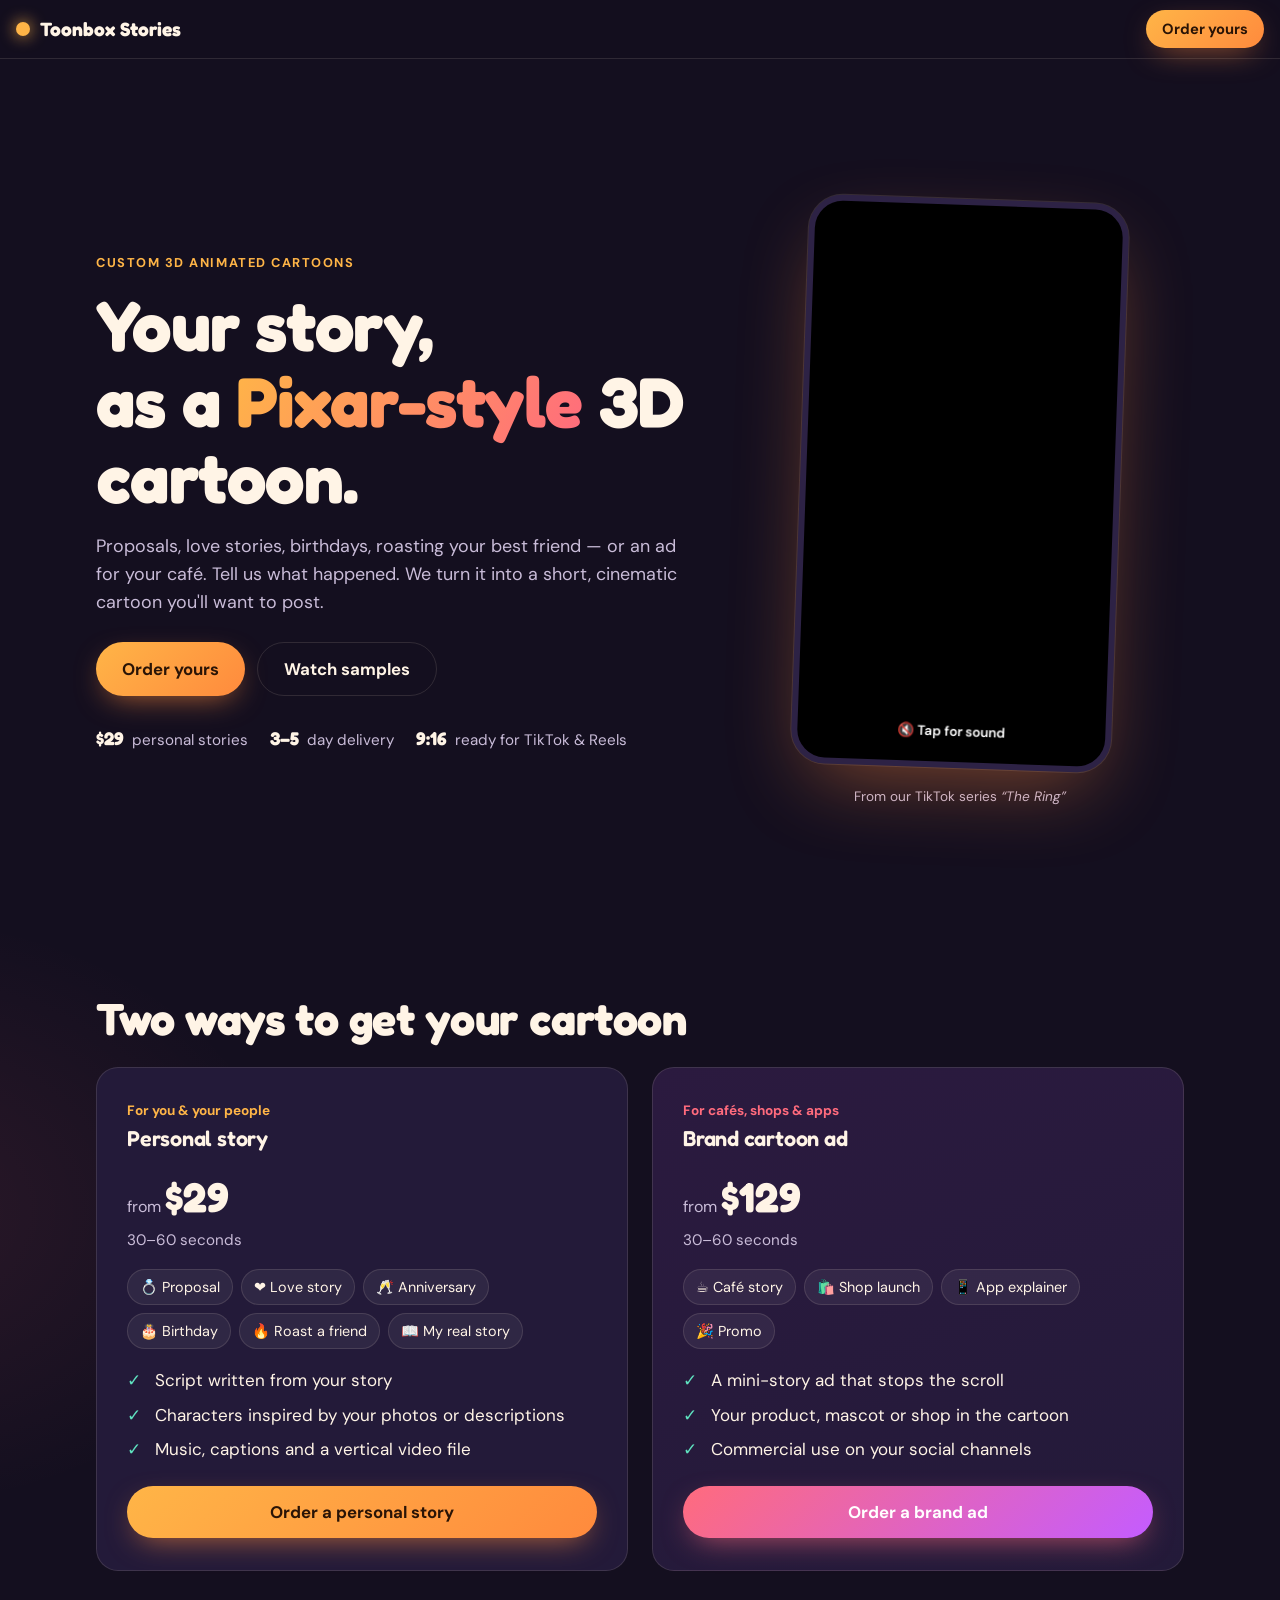
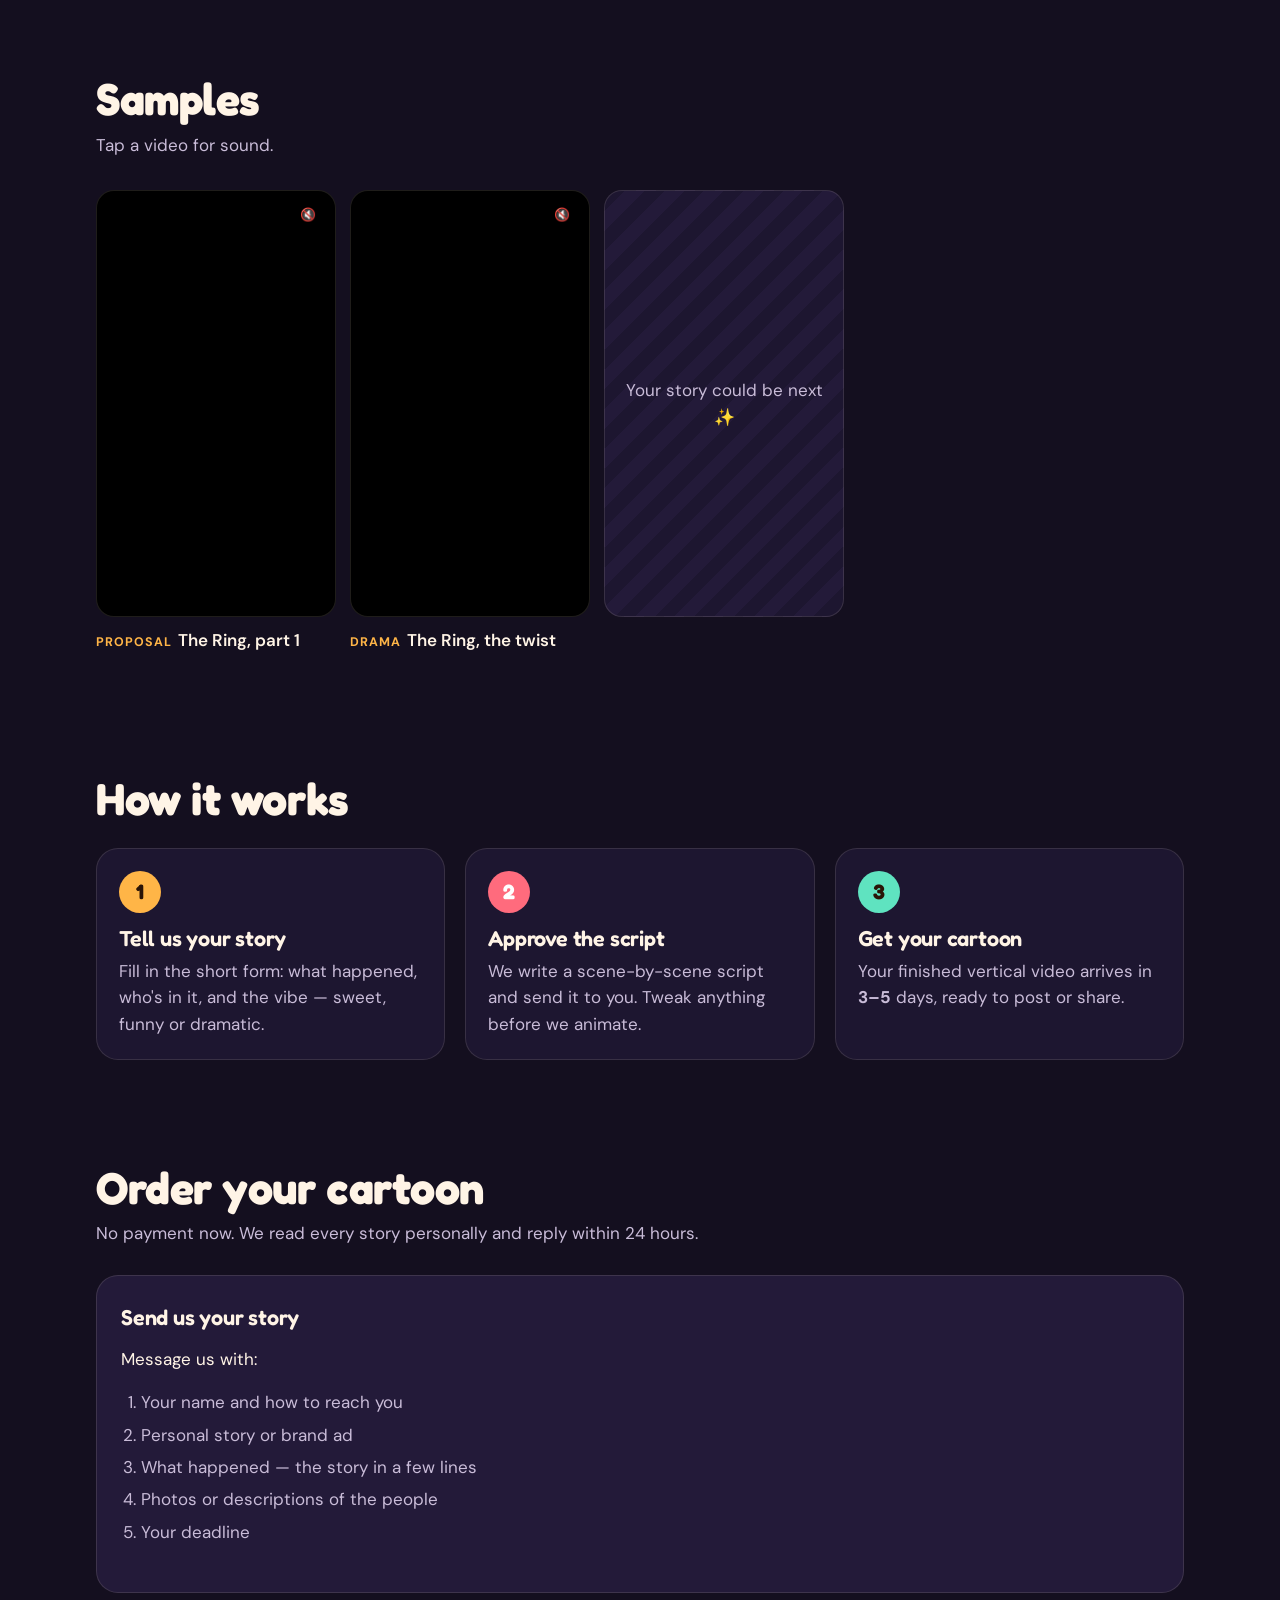
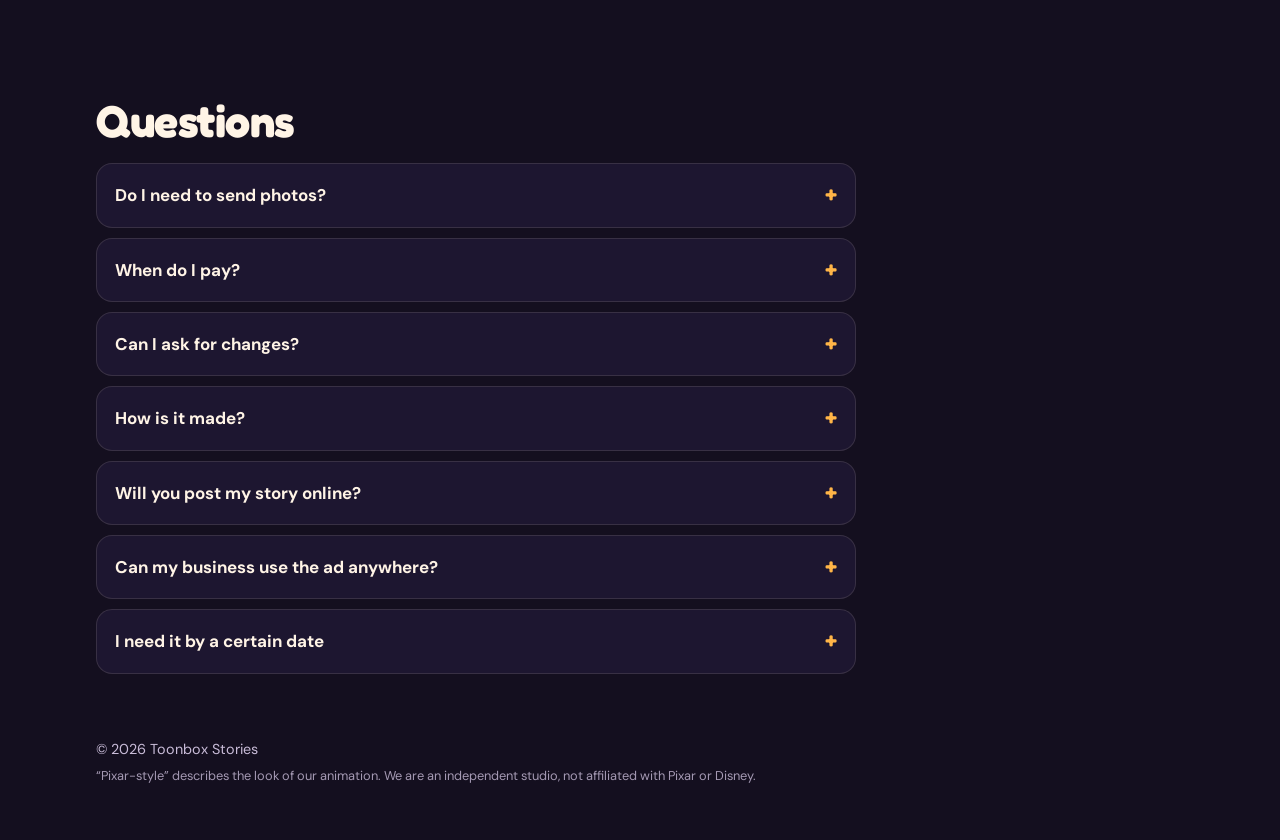
==== index.html @ bd4e65c6 "Add files via upload" ====
<!doctype html>
<html lang="en">
<head>
  <meta charset="utf-8">
  <meta name="viewport" content="width=device-width, initial-scale=1, viewport-fit=cover">
  <title>Your story as a 3D cartoon</title>
  <meta name="description" content="Custom 3D animated cartoon videos of your story — proposals, anniversaries, birthdays, roasts and small-brand ads. Written for you, made by hand, ready to post.">
  <meta property="og:title" content="Your story, as a 3D cartoon">
  <meta property="og:description" content="Custom Pixar-style 3D cartoon videos — love stories, birthdays, roasts and brand ads.">
  <meta property="og:image" content="videos/the-ring-proposal.jpg">
  <meta name="theme-color" content="#140f1f">
  <link rel="icon" href="data:image/svg+xml,<svg xmlns='http://www.w3.org/2000/svg' viewBox='0 0 100 100'><rect width='100' height='100' rx='24' fill='%23ffb547'/><text x='50' y='70' font-size='60' text-anchor='middle'>🎬</text></svg>">
  <link rel="preconnect" href="https://fonts.googleapis.com">
  <link rel="preconnect" href="https://fonts.gstatic.com" crossorigin>
  <link href="https://fonts.googleapis.com/css2?family=Fredoka:wght@500;600;700&family=DM+Sans:opsz,wght@9..40,400;9..40,500;9..40,700&display=swap" rel="stylesheet">
  <link rel="stylesheet" href="style.css">
  <script src="config.js"></script>
</head>
<body>

<header class="topbar">
  <a href="#top" class="brand"><span class="brand-dot" aria-hidden="true"></span><span data-name>Toonbox Stories</span></a>
  <a href="#order" class="btn btn-small">Order yours</a>
</header>

<main id="top">

  <!-- HERO -->
  <section class="hero wrap">
    <div class="hero-copy">
      <p class="eyebrow">Custom 3D animated cartoons</p>
      <h1>Your story,<br>as a <span class="glow">Pixar-style</span> 3D cartoon.</h1>
      <p class="lead">Proposals, love stories, birthdays, roasting your best friend — or an ad for your café. Tell us what happened. We turn it into a short, cinematic cartoon you'll want to post.</p>
      <div class="hero-ctas">
        <a href="#order" class="btn">Order yours</a>
        <a href="#samples" class="btn btn-ghost">Watch samples</a>
      </div>
      <ul class="hero-facts">
        <li><strong data-personal-price>$29</strong> personal stories</li>
        <li><strong data-delivery>3–5</strong> day delivery</li>
        <li><strong>9:16</strong> ready for TikTok &amp; Reels</li>
      </ul>
    </div>
    <div class="hero-media">
      <div class="phone">
        <video id="heroVideo" autoplay muted loop playsinline preload="auto"></video>
        <button class="sound-btn" id="heroSound" type="button" aria-label="Turn sound on">🔇 Tap for sound</button>
      </div>
      <p class="hero-caption">From our TikTok series <em>“The Ring”</em></p>
    </div>
  </section>

  <!-- OFFERS -->
  <section class="section wrap" id="offers">
    <h2>Two ways to get your cartoon</h2>
    <div class="offers">
      <article class="offer">
        <p class="offer-kicker">For you &amp; your people</p>
        <h3>Personal story</h3>
        <p class="price"><span>from</span> <strong data-personal-price>$29</strong></p>
        <p class="offer-len" data-personal-length>30–60 seconds</p>
        <ul class="chips">
          <li>💍 Proposal</li><li>❤️ Love story</li><li>🥂 Anniversary</li>
          <li>🎂 Birthday</li><li>🔥 Roast a friend</li><li>📖 My real story</li>
        </ul>
        <ul class="ticks">
          <li>Script written from your story</li>
          <li>Characters inspired by your photos or descriptions</li>
          <li>Music, captions and a vertical video file</li>
        </ul>
        <a href="#order" class="btn btn-block" data-package="Personal story">Order a personal story</a>
      </article>

      <article class="offer offer-alt">
        <p class="offer-kicker">For cafés, shops &amp; apps</p>
        <h3>Brand cartoon ad</h3>
        <p class="price"><span>from</span> <strong data-brand-price>$129</strong></p>
        <p class="offer-len" data-brand-length>30–60 seconds</p>
        <ul class="chips">
          <li>☕ Café story</li><li>🛍️ Shop launch</li><li>📱 App explainer</li><li>🎉 Promo</li>
        </ul>
        <ul class="ticks">
          <li>A mini-story ad that stops the scroll</li>
          <li>Your product, mascot or shop in the cartoon</li>
          <li>Commercial use on your social channels</li>
        </ul>
        <a href="#order" class="btn btn-block btn-alt" data-package="Brand cartoon ad">Order a brand ad</a>
      </article>
    </div>
  </section>

  <!-- SAMPLES -->
  <section class="section" id="samples">
    <div class="wrap">
      <h2>Samples</h2>
      <p class="section-sub">Tap a video for sound.</p>
    </div>
    <div class="gallery" id="gallery"></div>
  </section>

  <!-- HOW IT WORKS -->
  <section class="section wrap" id="how">
    <h2>How it works</h2>
    <ol class="steps">
      <li>
        <span class="step-num">1</span>
        <h3>Tell us your story</h3>
        <p>Fill in the short form: what happened, who's in it, and the vibe — sweet, funny or dramatic.</p>
      </li>
      <li>
        <span class="step-num">2</span>
        <h3>Approve the script</h3>
        <p>We write a scene-by-scene script and send it to you. Tweak anything before we animate.</p>
      </li>
      <li>
        <span class="step-num">3</span>
        <h3>Get your cartoon</h3>
        <p>Your finished vertical video arrives in <strong data-delivery>3–5</strong> days, ready to post or share.</p>
      </li>
    </ol>
  </section>

  <!-- ORDER -->
  <section class="section wrap" id="order">
    <h2>Order your cartoon</h2>
    <p class="section-sub">No payment now. We read every story personally and reply within 24 hours.</p>
    <div class="order-box" id="orderBox">
      <!-- Filled by app.js: Tally form if formUrl is set, otherwise a fallback -->
    </div>
    <div class="pay" id="payBox" hidden>
      <p><strong>Already approved your script?</strong> Pay securely here:</p>
      <a class="btn btn-alt" id="payLink" href="#" target="_blank" rel="noopener">Pay for my cartoon</a>
    </div>
  </section>

  <!-- FAQ -->
  <section class="section wrap" id="faq">
    <h2>Questions</h2>
    <div class="faq">
      <details>
        <summary>Do I need to send photos?</summary>
        <p>Photos help, but a description works too ("tall, curly hair, always in a hoodie"). We design cartoon characters inspired by the people in your story — not exact copies.</p>
      </details>
      <details>
        <summary>When do I pay?</summary>
        <p>Only after you've seen and approved your script. Then we send you a secure payment link, and animation starts once it's paid.</p>
      </details>
      <details>
        <summary>Can I ask for changes?</summary>
        <p>Yes — change anything in the script before we animate. After delivery, one round of small fixes (a caption, a line, a shot) is included.</p>
      </details>
      <details>
        <summary>How is it made?</summary>
        <p>Every story is written and directed by a real person. We animate it with AI video tools, then edit, time and score it by hand. That's how we keep it fast and affordable.</p>
      </details>
      <details>
        <summary>Will you post my story online?</summary>
        <p>Never without your permission. Your video is yours. If you're happy for us to share it as a sample, we'll ask first.</p>
      </details>
      <details>
        <summary>Can my business use the ad anywhere?</summary>
        <p>The brand package includes use on your own social media, website and in-store screens. Need paid ads or TV? Just ask.</p>
      </details>
      <details>
        <summary>I need it by a certain date</summary>
        <p>Put your deadline in the form. Rush orders are often possible — we'll tell you right away if we can make it.</p>
      </details>
    </div>
  </section>

  <!-- CONTACT -->
  <section class="section wrap contact" id="contact">
    <h2>Say hi</h2>
    <p class="section-sub">Questions before ordering? Message us — a real person answers.</p>
    <div class="contact-links" id="contactLinks"></div>
  </section>

</main>

<footer class="footer wrap">
  <p>© <span id="year">2026</span> <span data-name>Toonbox Stories</span></p>
  <p class="fineprint">“Pixar-style” describes the look of our animation. We are an independent studio, not affiliated with Pixar or Disney.</p>
</footer>

<a href="#order" class="sticky-cta" id="stickyCta">Order your cartoon — from <span data-personal-price>$29</span></a>

<script src="app.js"></script>
</body>
</html>
---- style.css ----
:root {
  --bg: #140f1f;
  --bg-2: #1d1630;
  --card: #231a39;
  --line: rgba(255, 236, 214, 0.12);
  --text: #fff4e6;
  --muted: #c9bcd8;
  --amber: #ffb547;
  --amber-2: #ff8a3d;
  --coral: #ff6b7d;
  --teal: #5fe3c0;
  --radius: 22px;
  --wrap: 1120px;
  --head: "Fredoka", system-ui, sans-serif;
  --body: "DM Sans", system-ui, -apple-system, sans-serif;
}

* { box-sizing: border-box; }
html { scroll-behavior: smooth; -webkit-text-size-adjust: 100%; }
body {
  margin: 0;
  background:
    radial-gradient(900px 600px at 85% -10%, rgba(255, 138, 61, 0.18), transparent 60%),
    radial-gradient(700px 500px at -10% 30%, rgba(255, 107, 125, 0.10), transparent 60%),
    var(--bg);
  color: var(--text);
  font: 400 17px/1.55 var(--body);
  overflow-x: hidden;
}
img, video { display: block; max-width: 100%; }
a { color: inherit; }
h1, h2, h3 { font-family: var(--head); line-height: 1.08; margin: 0; letter-spacing: -0.01em; }
h2 { font-size: clamp(1.9rem, 5vw, 2.8rem); font-weight: 700; margin-bottom: 0.5rem; }
h3 { font-size: 1.35rem; font-weight: 600; }
.wrap { width: 100%; max-width: var(--wrap); margin: 0 auto; padding: 0 16px; }
.section { padding-top: 64px; padding-bottom: 8px; scroll-margin-top: 64px; }
.section-sub { color: var(--muted); margin: 0 0 28px; }

/* Buttons */
.btn {
  display: inline-flex; align-items: center; justify-content: center; gap: 8px;
  padding: 15px 26px; border-radius: 999px; border: 0;
  background: linear-gradient(135deg, var(--amber), var(--amber-2));
  color: #2a1406; font: 700 1.05rem var(--body); text-decoration: none;
  box-shadow: 0 10px 30px -10px rgba(255, 138, 61, 0.7);
  transition: transform .15s ease, box-shadow .15s ease;
  cursor: pointer;
}
.btn:hover { transform: translateY(-2px); box-shadow: 0 14px 34px -10px rgba(255, 138, 61, 0.85); }
.btn:focus-visible, .sound-btn:focus-visible, summary:focus-visible { outline: 3px solid var(--teal); outline-offset: 3px; }
.btn-small { padding: 9px 16px; font-size: 0.92rem; }
.btn-ghost { background: transparent; color: var(--text); border: 1.5px solid var(--line); box-shadow: none; }
.btn-ghost:hover { border-color: var(--amber); box-shadow: none; }
.btn-alt { background: linear-gradient(135deg, var(--coral), #c45cff); color: #fff; box-shadow: 0 10px 30px -10px rgba(255, 107, 125, 0.7); }
.btn-block { width: 100%; margin-top: auto; }

/* Top bar */
.topbar {
  position: sticky; top: 0; z-index: 20;
  display: flex; align-items: center; justify-content: space-between;
  padding: 10px 16px; padding-top: max(10px, env(safe-area-inset-top));
  background: rgba(20, 15, 31, 0.78); backdrop-filter: blur(14px); -webkit-backdrop-filter: blur(14px);
  border-bottom: 1px solid var(--line);
}
.brand { display: flex; align-items: center; gap: 10px; text-decoration: none; font: 700 1.2rem var(--head); }
.brand-dot { width: 14px; height: 14px; border-radius: 50%; background: var(--amber); box-shadow: 0 0 16px var(--amber); }

/* Hero */
.hero { display: grid; gap: 36px; padding-top: 36px; padding-bottom: 24px; }
.eyebrow { color: var(--amber); font-weight: 700; text-transform: uppercase; letter-spacing: 0.12em; font-size: 0.8rem; margin: 0 0 14px; }
.hero h1 { font-size: clamp(2.4rem, 9vw, 4.4rem); font-weight: 700; }
.glow { background: linear-gradient(120deg, var(--amber), var(--coral)); -webkit-background-clip: text; background-clip: text; color: transparent; }
.lead { color: var(--muted); font-size: 1.12rem; margin: 18px 0 26px; max-width: 34em; }
.hero-ctas { display: flex; flex-wrap: wrap; gap: 12px; }
.hero-facts { list-style: none; padding: 0; margin: 28px 0 0; display: flex; flex-wrap: wrap; gap: 10px 22px; color: var(--muted); font-size: 0.95rem; }
.hero-facts strong { color: var(--text); font-family: var(--head); font-size: 1.15rem; margin-right: 4px; }
.hero-media { justify-self: center; text-align: center; }
.phone {
  position: relative; width: min(300px, 74vw); aspect-ratio: 9 / 16;
  border-radius: 34px; overflow: hidden; background: #000;
  border: 6px solid #2d2245;
  box-shadow: 0 30px 80px -20px rgba(255, 138, 61, 0.45), 0 0 0 1px var(--line);
  transform: rotate(2deg);
}
.phone video { width: 100%; height: 100%; object-fit: cover; }
.sound-btn {
  position: absolute; left: 50%; bottom: 14px; transform: translateX(-50%);
  border: 0; border-radius: 999px; padding: 8px 14px;
  background: rgba(0, 0, 0, 0.55); color: #fff; font: 600 0.85rem var(--body);
  backdrop-filter: blur(6px); cursor: pointer; white-space: nowrap;
}
.hero-caption { color: var(--muted); font-size: 0.85rem; margin: 18px 0 0; }

/* Offers */
.offers { display: grid; gap: 18px; margin-top: 24px; }
.offer {
  display: flex; flex-direction: column;
  background: var(--card); border: 1px solid var(--line); border-radius: var(--radius);
  padding: 26px 22px;
}
.offer-alt { background: linear-gradient(160deg, #2b1a3f, var(--card)); }
.offer-kicker { color: var(--amber); font-weight: 700; font-size: 0.85rem; margin: 0 0 6px; }
.offer-alt .offer-kicker { color: var(--coral); }
.price { margin: 14px 0 0; font-family: var(--head); }
.price span { color: var(--muted); font-size: 1rem; font-family: var(--body); }
.price strong { font-size: 2.6rem; font-weight: 700; }
.offer-len { color: var(--muted); margin: 0 0 16px; font-size: 0.95rem; }
.chips { list-style: none; padding: 0; margin: 0 0 18px; display: flex; flex-wrap: wrap; gap: 8px; }
.chips li { background: rgba(255, 255, 255, 0.06); border: 1px solid var(--line); padding: 6px 12px; border-radius: 999px; font-size: 0.9rem; }
.ticks { list-style: none; padding: 0; margin: 0 0 24px; display: grid; gap: 8px; }
.ticks li { padding-left: 28px; position: relative; }
.ticks li::before { content: "✓"; position: absolute; left: 0; top: 0; color: var(--teal); font-weight: 700; }

/* Gallery */
.gallery {
  display: flex; gap: 14px; overflow-x: auto; scroll-snap-type: x mandatory;
  padding: 4px 16px 18px; scrollbar-width: none;
}
.gallery::-webkit-scrollbar { display: none; }
.clip { flex: 0 0 auto; width: min(220px, 58vw); scroll-snap-align: center; margin: 0; }
.clip-frame {
  position: relative; aspect-ratio: 9 / 16; border-radius: 18px; overflow: hidden;
  background: #000; border: 1px solid var(--line); cursor: pointer;
}
.clip-frame video { width: 100%; height: 100%; object-fit: cover; }
.clip-sound { position: absolute; top: 10px; right: 10px; background: rgba(0,0,0,.55); border-radius: 999px; padding: 4px 9px; font-size: 0.8rem; pointer-events: none; }
.clip figcaption { margin-top: 10px; font-weight: 600; }
.clip figcaption span { display: inline-block; color: var(--amber); font-size: 0.78rem; font-weight: 700; text-transform: uppercase; letter-spacing: 0.08em; margin-right: 6px; }
.clip-soon .clip-frame { display: grid; place-items: center; text-align: center; padding: 18px; color: var(--muted); background: repeating-linear-gradient(135deg, var(--bg-2) 0 14px, var(--card) 14px 28px); cursor: default; }

/* Steps */
.steps { list-style: none; padding: 0; margin: 24px 0 0; display: grid; gap: 16px; }
.steps li { background: var(--bg-2); border: 1px solid var(--line); border-radius: var(--radius); padding: 22px; }
.step-num {
  display: grid; place-items: center; width: 42px; height: 42px; border-radius: 50%;
  background: var(--amber); color: #2a1406; font: 700 1.3rem var(--head); margin-bottom: 14px;
}
.steps li:nth-child(2) .step-num { background: var(--coral); color: #fff; }
.steps li:nth-child(3) .step-num { background: var(--teal); }
.steps p { color: var(--muted); margin: 8px 0 0; }

/* Order */
.order-box { background: var(--card); border: 1px solid var(--line); border-radius: var(--radius); padding: 8px; overflow: hidden; }
.order-box iframe { width: 100%; min-height: 900px; border: 0; display: block; }
.order-fallback { padding: 22px 16px; }
.order-fallback h3 { margin-bottom: 10px; }
.order-fallback ol { padding-left: 1.2em; color: var(--muted); }
.order-fallback ol li { margin-bottom: 6px; }
.order-fallback .btn { margin-top: 10px; }
.setup-note {
  background: #fff3c4; color: #4a3500; border-radius: 12px; padding: 10px 14px;
  font-size: 0.88rem; margin-bottom: 16px;
}
.pay { margin-top: 18px; display: flex; flex-wrap: wrap; align-items: center; gap: 12px 18px; }
.pay p { margin: 0; color: var(--muted); }

/* FAQ */
.faq { display: grid; gap: 10px; margin-top: 18px; }
.faq details { background: var(--bg-2); border: 1px solid var(--line); border-radius: 16px; padding: 0 18px; }
.faq summary { cursor: pointer; list-style: none; padding: 18px 28px 18px 0; font-weight: 700; position: relative; }
.faq summary::-webkit-details-marker { display: none; }
.faq summary::after { content: "+"; position: absolute; right: 0; top: 14px; font: 600 1.5rem var(--head); color: var(--amber); transition: transform .2s; }
.faq details[open] summary::after { transform: rotate(45deg); }
.faq details p { margin: 0 0 18px; color: var(--muted); }

/* Contact */
.contact-links { display: flex; flex-wrap: wrap; gap: 12px; }
.contact-links a {
  display: inline-flex; align-items: center; gap: 10px; padding: 14px 20px;
  background: var(--bg-2); border: 1px solid var(--line); border-radius: 16px;
  text-decoration: none; font-weight: 700;
}
.contact-links a:hover { border-color: var(--amber); }

/* Footer */
.footer { padding-top: 56px; padding-bottom: 110px; color: var(--muted); font-size: 0.9rem; }
.footer p { margin: 0 0 6px; }
.fineprint { font-size: 0.8rem; opacity: 0.8; }

/* Sticky mobile CTA */
.sticky-cta {
  position: fixed; left: 12px; right: 12px; bottom: max(12px, env(safe-area-inset-bottom)); z-index: 30;
  text-align: center; padding: 15px; border-radius: 999px; text-decoration: none;
  background: linear-gradient(135deg, var(--amber), var(--amber-2)); color: #2a1406; font-weight: 700;
  box-shadow: 0 12px 30px -8px rgba(0, 0, 0, 0.6);
  transition: transform .25s ease, opacity .25s ease;
}
.sticky-cta.hide { transform: translateY(140%); opacity: 0; pointer-events: none; }

/* Phones: get the sample video on screen sooner */
@media (max-width: 819px) {
  .hero { padding-top: 24px; gap: 28px; }
  .lead { font-size: 1.02rem; margin: 14px 0 20px; }
  .hero-facts { display: none; }
}

/* Desktop */
@media (min-width: 820px) {
  .section { padding-top: 96px; }
  .hero { grid-template-columns: 1.15fr 0.85fr; align-items: center; padding-top: 72px; min-height: calc(100vh - 60px); }
  .phone { width: 320px; }
  .offers { grid-template-columns: 1fr 1fr; gap: 24px; }
  .offer { padding: 32px 30px; }
  .steps { grid-template-columns: repeat(3, 1fr); gap: 20px; }
  .gallery { max-width: var(--wrap); margin: 0 auto; padding: 4px 16px 18px; flex-wrap: wrap; overflow: visible; }
  .clip { width: 240px; }
  .faq { max-width: 760px; }
  .sticky-cta { display: none; }
  .footer { padding-bottom: 48px; }
}

@media (prefers-reduced-motion: reduce) {
  html { scroll-behavior: auto; }
  .btn, .sticky-cta { transition: none; }
}
[hidden] { display: none !important; }
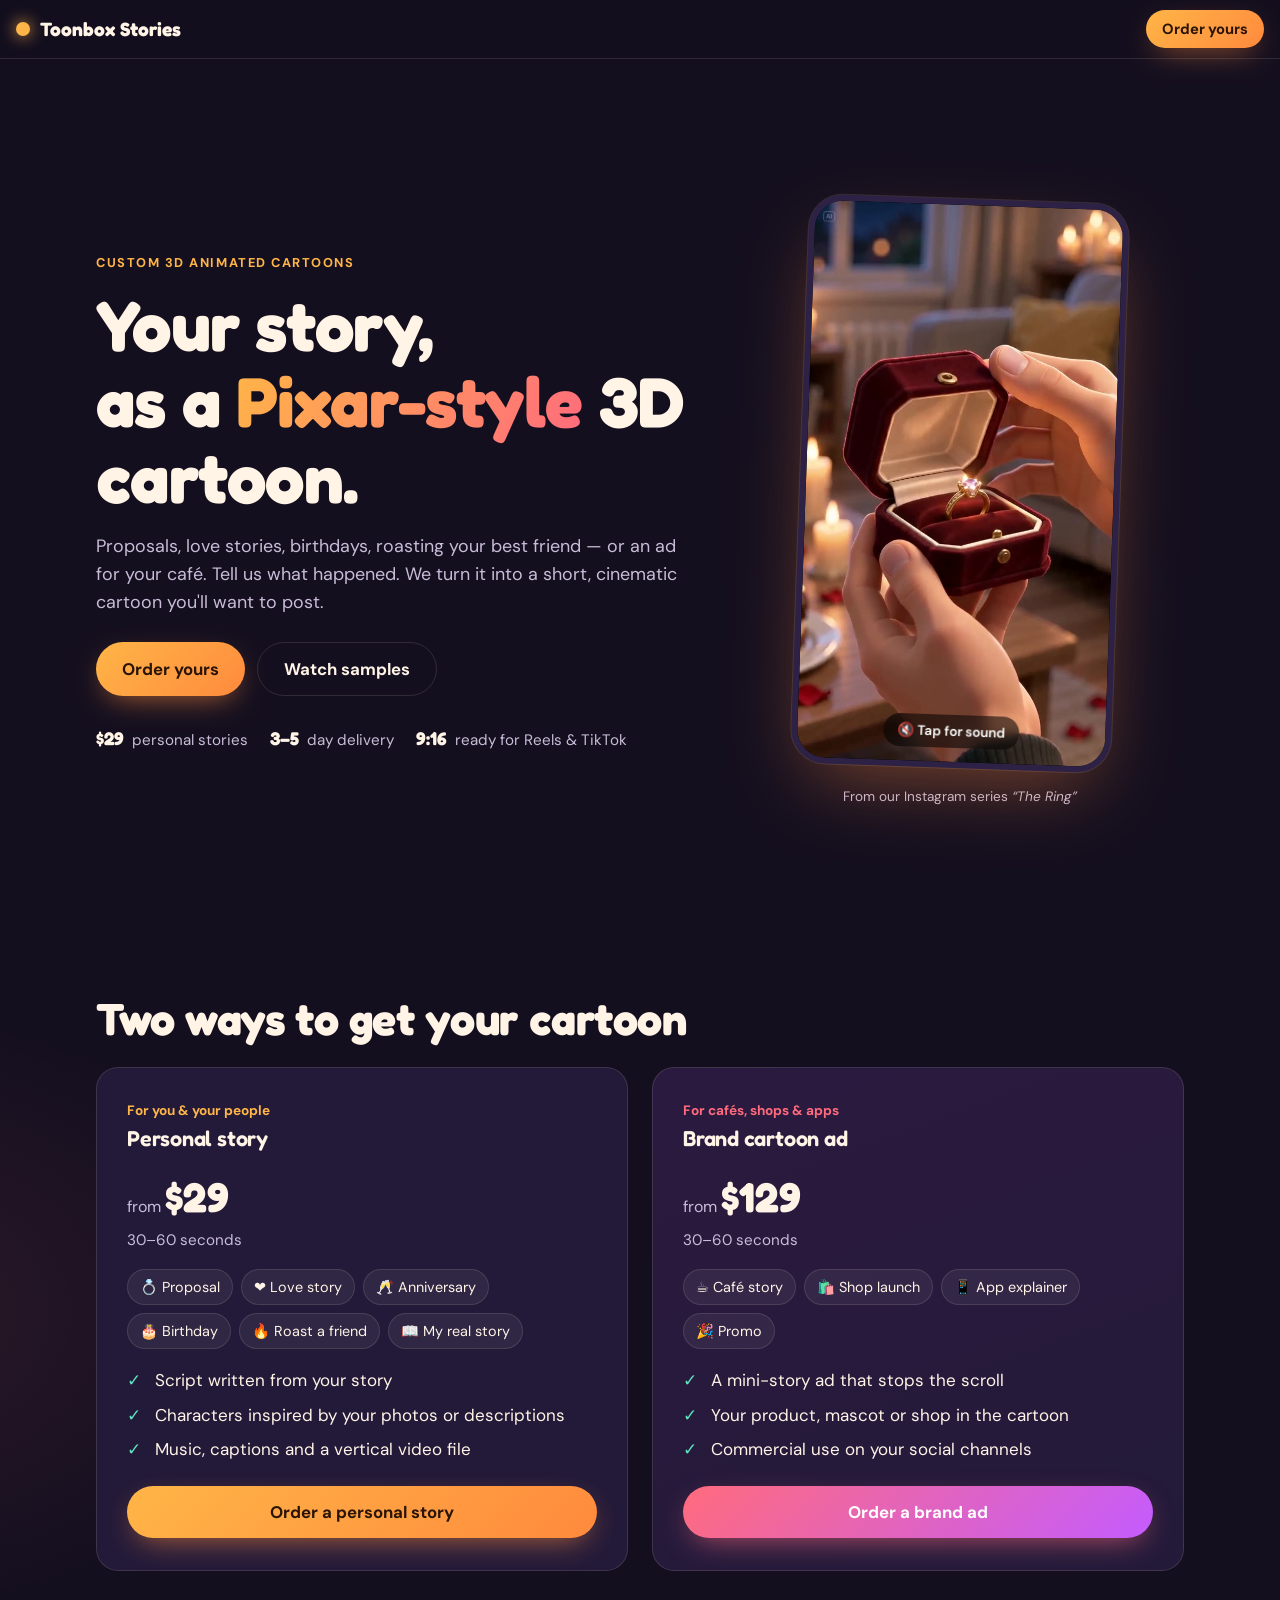
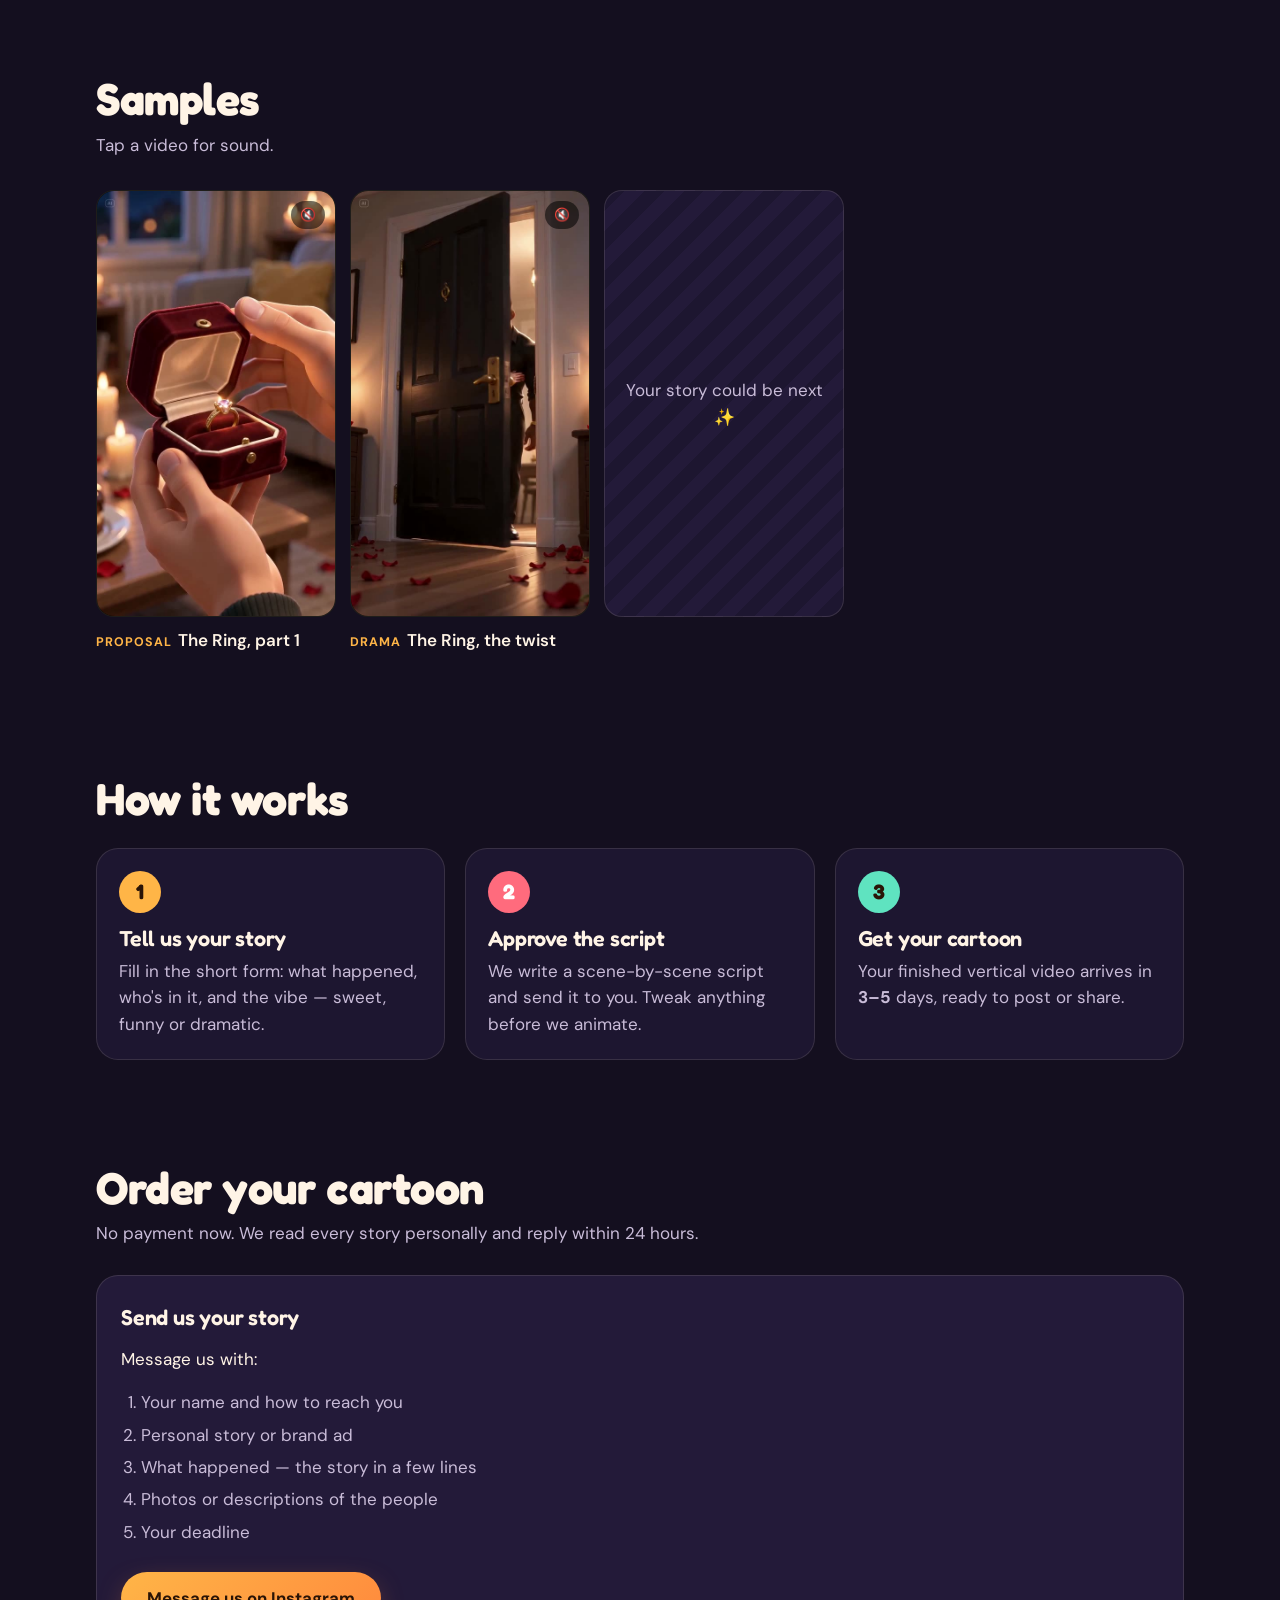
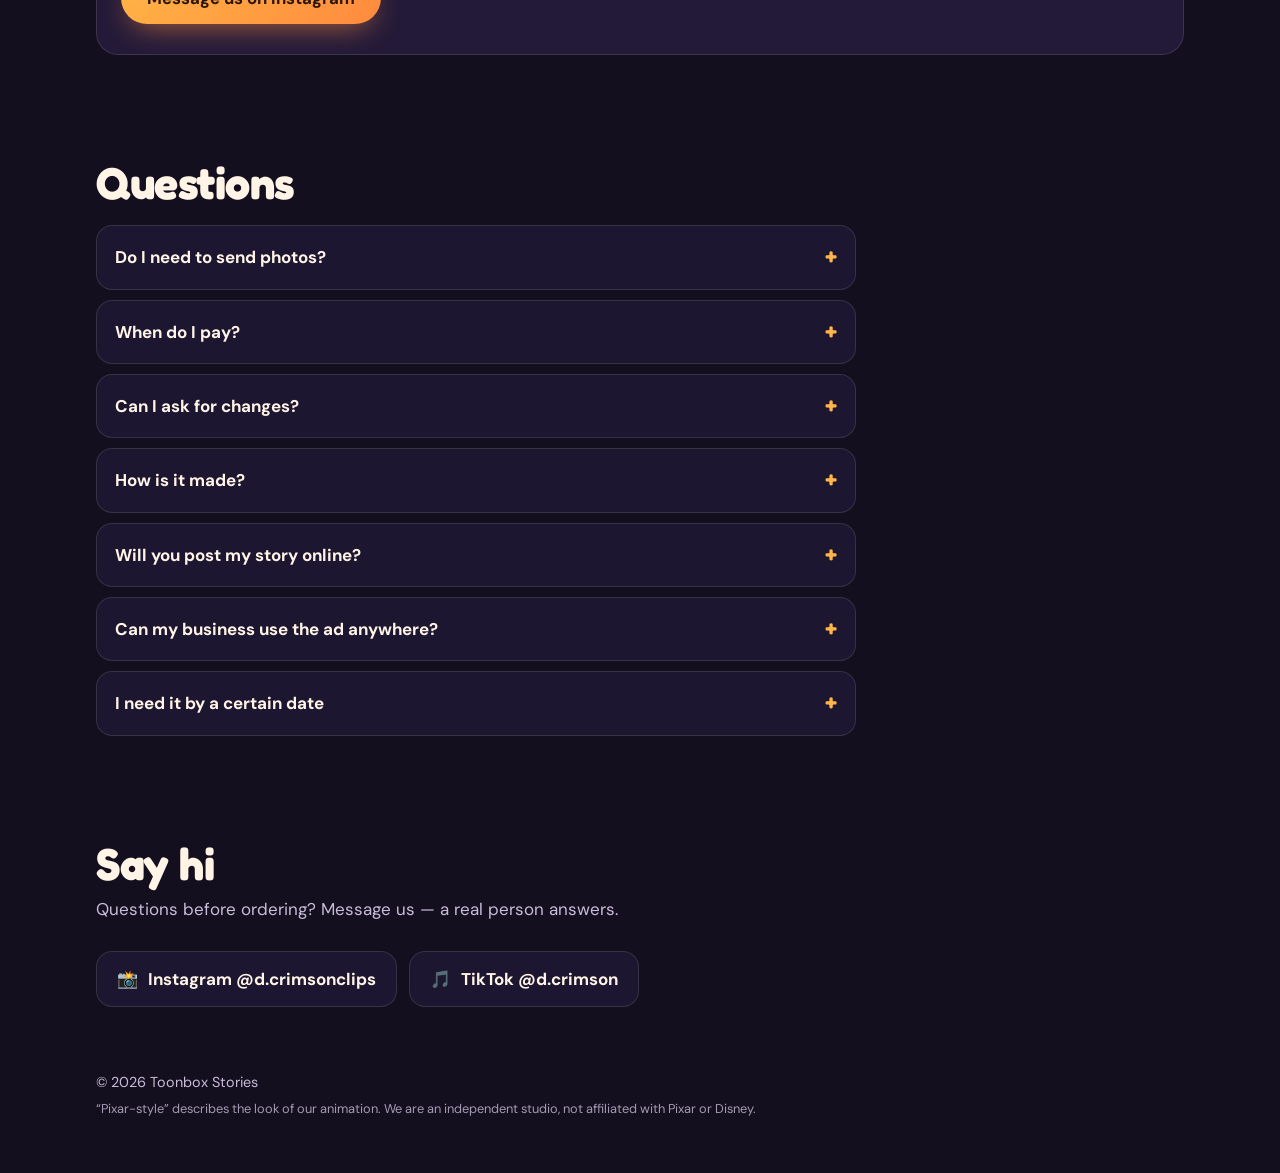
==== commit a356fc7f: "Make Instagram the main way to order" ====
--- a/index.html
+++ b/index.html
@@ -38,7 +38,7 @@
       <ul class="hero-facts">
         <li><strong data-personal-price>$29</strong> personal stories</li>
         <li><strong data-delivery>3–5</strong> day delivery</li>
-        <li><strong>9:16</strong> ready for TikTok &amp; Reels</li>
+        <li><strong>9:16</strong> ready for Reels &amp; TikTok</li>
       </ul>
     </div>
     <div class="hero-media">
@@ -46,7 +46,7 @@
         <video id="heroVideo" autoplay muted loop playsinline preload="auto"></video>
         <button class="sound-btn" id="heroSound" type="button" aria-label="Turn sound on">🔇 Tap for sound</button>
       </div>
-      <p class="hero-caption">From our TikTok series <em>“The Ring”</em></p>
+      <p class="hero-caption">From our Instagram series <em>“The Ring”</em></p>
     </div>
   </section>
 
